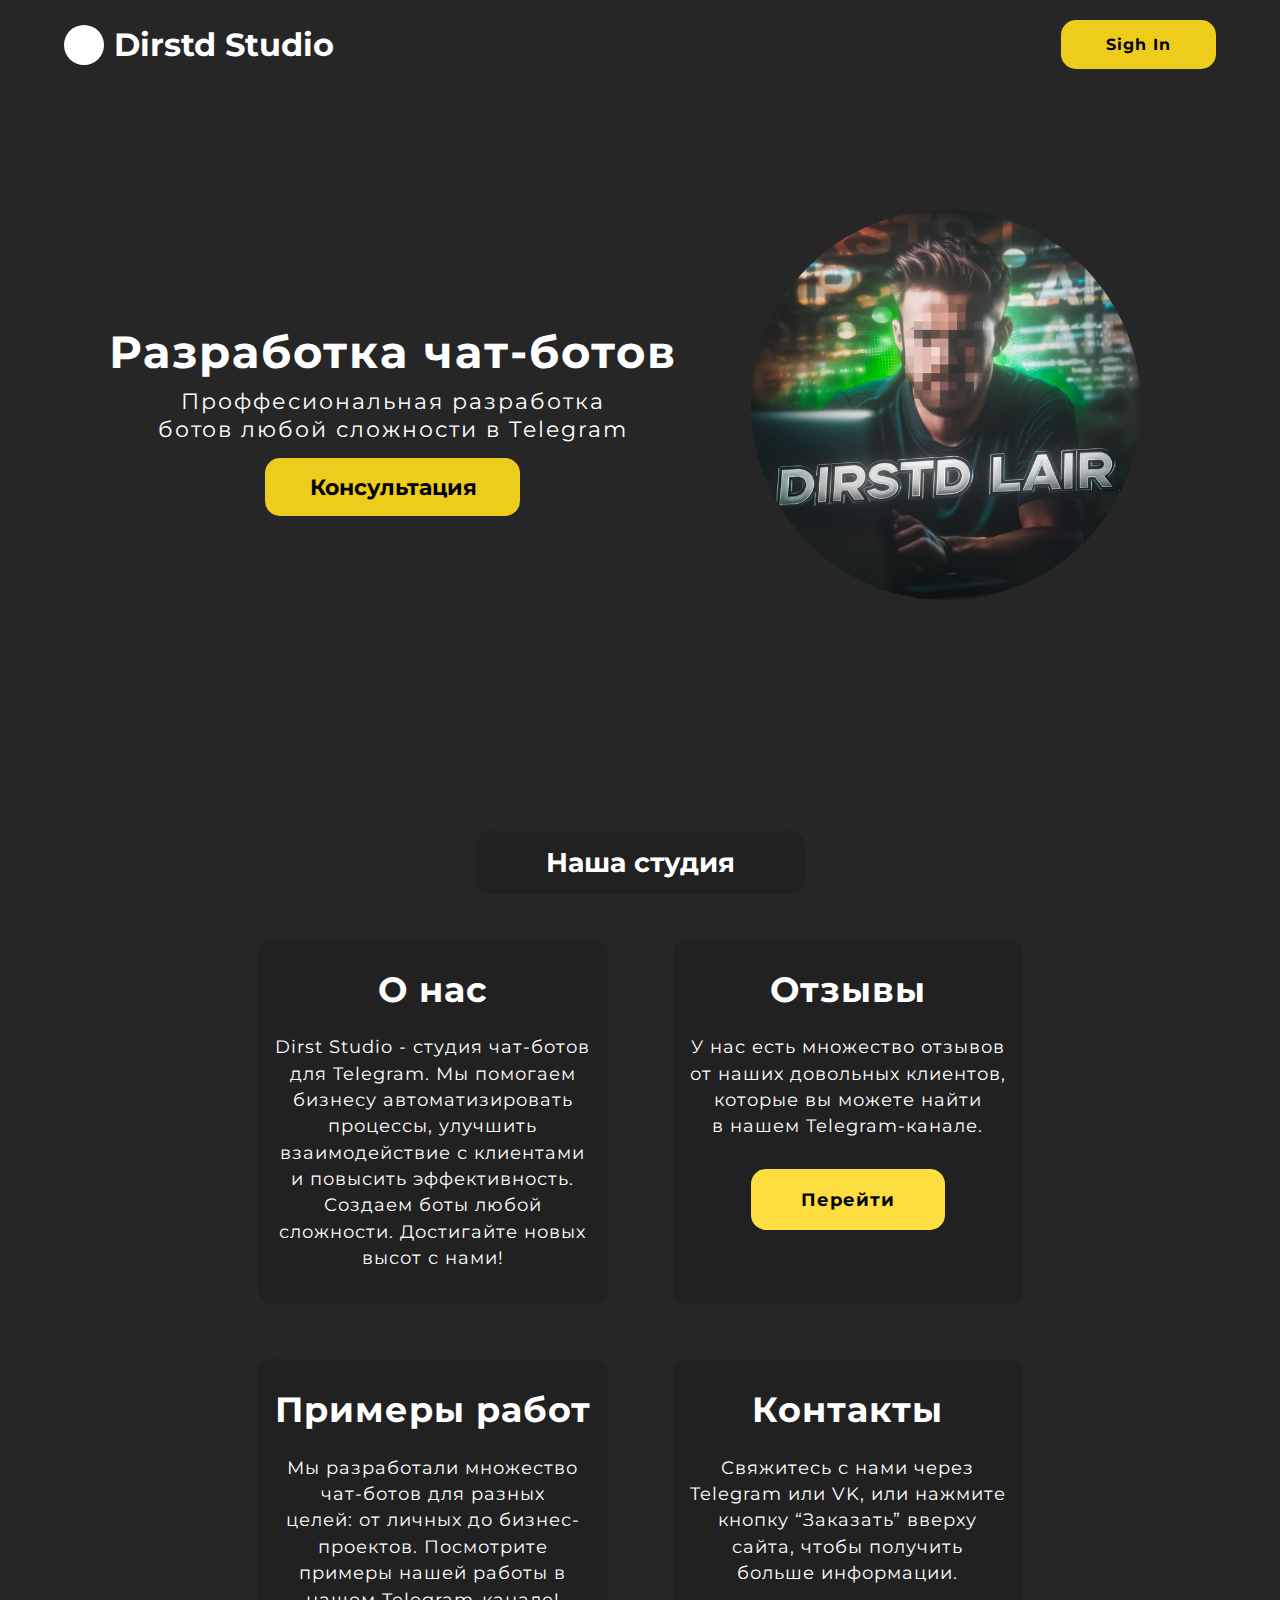
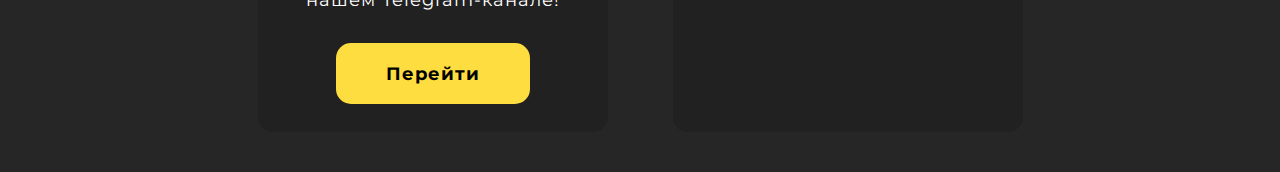
==== index.html @ c6b2dca3 "commit_1" ====
<!DOCTYPE html>
<html lang="en">
<head>
    <meta charset="UTF-8">
    <meta name="viewport" content="width=device-width, initial-scale=1.0">
    <link rel="icon" href="assets/image/photo_2024-06-23_12-46-49.jpg">
    <link rel="stylesheet" href="css/style.css">
    <link rel="stylesheet" href="css/media.css">
    <title>Dirstd Studio | Разработка чат-ботов</title>
</head>
<body>
    <header class="header-main">
            <div class="wrapper-header">
             <div class="logo">
                 <div class="circle"></div>
                 <h1>Dirstd Studio</h1>
             </div>
             <div class="containe-bht-navigation">
                <a href="/register.html">Sigh In</a>
             </div>
            </div>
         </header>
         <div class="block-res"></div>
        <div class="start-main">
         <div class="wrapper-main">
             <div class="content-block">
                <div class="card">
                 <div class="text-container">
                     <h1 class="title">Разработка чат-ботов</h1>
                     <span class="description">Проффесиональная разработка<br> ботов любой сложности в Telegram</span>
                     <div class="button-container">
                         <a href="">Консультация</a>
                     </div>
                 </div>
                 <div class="image-container">
                     <img src="assets/image/photo_2024-06-23_12-46-49.jpg" alt="">
                 </div>
                </div> 
             </div>
         </div>
    </div> 
    
   <div class="content-main">
     <div class="wrapper-main">
        <section class="about-studio-content">
            <div class="title">Наша студия</div>
            <div class="container-card-info">
               <div class="card">
                <div class="title">
                    <h1>О нас</h1>
                </div>
                <div class="description">
                    <p>Dirst Studio - студия чат-ботов для Telegram. Мы помогаем бизнесу автоматизировать процессы, улучшить взаимодействие с клиентами и повысить эффективность. Создаем боты любой сложности. Достигайте новых высот с нами!</p>
                </div>
               </div>
               <div class="card">
                <div class="title">
                    <h1>Отзывы</h1>
                </div>
                <div class="description">
                    <p>У нас есть множество отзывов от наших довольных клиентов, которые вы можете найти в нашем Telegram-канале.</p>
                </div>
                <div class="button-url-container">
                    <a href="">Перейти</a>
                </div>
               </div>
               <div class="card">
                <div class="title">
                    <h1>Примеры работ</h1>
                </div>
                <div class="description">
                    <p>Мы разработали множество чат-ботов для разных целей: от личных до бизнес-проектов. Посмотрите примеры нашей работы в нашем Telegram-канале!</p>
                </div>
                <div class="button-url-container">
                    <a href="">Перейти</a>
                </div>
               </div>
               <div class="card">
                <div class="title">
                    <h1>Контакты</h1>
                </div>
                <div class="description">
                    <p>Свяжитесь с нами через Telegram или VK, или нажмите кнопку “Заказать” вверху сайта, чтобы получить больше информации.</p>
                </div>
               </div>
            </div>
        </section>
     </div>
    </div>
</body>
</html>
---- css/style.css ----
@import url('../css/import_fonts.css');

body {
  padding: 0;
  margin: 0;

  background-color: #262626;
}

* {
  box-sizing: border-box;
}

.start {
  position: relative;
  width: 100%;
  height: 100vh;
  min-height: 100vh;
}

.header-main {
  position: fixed;
  width: 100%;
  height: auto;
  max-height: 89.28px;

  display: flex;
  justify-content: center;
  align-items: center;

  background-color: #262626;
  z-index: 999;
  
}

.wrapper-header {
  width: 90%;
  display: flex;
  justify-content: space-between;
  align-items: center;
}

.wrapper-header > .containe-bht-navigation {
  display: flex;
  justify-content: space-between;
  align-items: center;
}

.wrapper-header > .containe-bht-navigation > a {
  padding: 15px 45px 15px 45px;
  background-color: #EECC1C;
  border-radius: 15px;

  font-family: 'Montserrat';
  font-weight: bold;
  color: black;
  text-decoration: none;
  letter-spacing: 1px;
  transition: all 0.5s ease-in-out;
}

.wrapper-header > .logo {
  display: flex;
  align-items: center;
  column-gap: 10px;
  padding: 12px 0px 12px 0px;
}

.wrapper-header > .logo > .circle {
  width: 40px;
  height: 40px;
  background-color: #FFF;
  border-radius: 100%;
}

.wrapper-header > .logo > h1 {
  font-family: 'Montserrat';
  color: #FFF;
}

.start-main {
  position: relative;
  width: 100%;
  max-width: 2000px;
  min-height: calc(100vh - 89.28px);
  max-height: 1000px;

  display: flex;
  flex-grow: 1;
  justify-content: center;
  align-items: center;

  left: 50%;
  transform: translateX(-50%);
}

.wrapper-main {
  width: 90%;
  height: 90%;

  display: flex;
  flex-direction: column;
  justify-content: center;
  align-items: center;
}

.wrapper-main > .content-block {
  position: relative;
  width: 100%;
  height: 100%;

  display: flex;
  justify-content: space-evenly;
}

.wrapper-main > .content-block > .card {
  width: 100%;
  display: flex;
  flex-wrap: wrap;
  justify-content: space-evenly;
  align-items: center;
}

.wrapper-main > .content-block > .card > .text-container {
  font-size: 1.4em;
  font-family: 'Montserrat';
  text-align: center;
  color: #FFF;
}

.wrapper-main > .content-block > .card > .text-container > span,
.wrapper-main > .content-block > .card > .text-container > h1 {
  padding-bottom: 0;
  margin-bottom: 8px;
  letter-spacing: 2px;
}

.wrapper-main > .content-block > .card > .text-container > .button-container {
  width: 100%;
  height: auto;

  display: flex;
  justify-content: center;
  align-items: center;

  padding-top: 15px;
}

.wrapper-main > .content-block > .card > .text-container > .button-container > a {
  padding: 15px 45px 15px 45px;
  background-color: #EECC1C;
  border-radius: 15px;

  font-family: 'Montserrat';
  font-weight: bold;
  text-decoration: none;
  color: black;

  transition: all 0.2s ease-in-out;
}
.wrapper-header > .containe-bht-navigation > a:hover,
.wrapper-main > .content-block > .card > .text-container > .button-container > a:hover {
  background-color: #fddd3f;
}

.wrapper-main > .content-block > .card > .image-container {
  width: auto;
  height: auto;
  max-width: 450px;
  max-height: 450px;
  min-width: 100px;
  min-height: 100px;

  display: flex;
  justify-content: center;
  align-items: center;
  padding: 30px;
}

.wrapper-main > .content-block > .card > .image-container > img {
  width: 100%;
  height: 100%;
  object-fit: contain;
  border-radius: 100%;
}

.content-main {
  position: relative;
  width: 100%;
  max-width: 2000px;
  height: auto;
  padding: 20px 0px 20px 0px;

  display: flex;
  justify-content: center;
  align-items: center;

  left: 50%;
  transform: translateX(-50%);
}

.content-main > .wrapper-main > .about-studio-content {
  width: 100%;
  height: auto;

  display: flex;
  flex-direction: column;
  justify-content: center;
  align-items: center;
}

.content-main > .wrapper-main > .about-studio-content > .title {
  font-family: 'Montserrat';
  font-weight: bold;
  color: #FFF;

  padding: 15px 70px 15px 70px;
  background-color: #212121;
  border-radius: 15px;

  font-size: 1.7em;
  
}

.container-card-info {
  position: relative;
  width: auto;
  height: auto;

  display: grid;
  grid-template-columns: 1fr 1fr;
  flex-wrap: wrap;
  column-gap: 25px;
  row-gap: 15px;
  margin-top: 25px;
}

.container-card-info > .card {
  max-width: 350px;
  max-height: 500px;

  margin: 20px;
  padding: 15px;
  background-color: #212121;
  border-radius: 15px;

  display: flex;
  flex-direction: column;
  text-align: center;

  font-family: 'Montserrat';
  font-size: 1.1em;
  letter-spacing: 1px;
  line-height: 1.5;
  color: #FFF;
  transition: all 0.15s ease-in-out;
}

.container-card-info > .card:hover {
  box-shadow: 0px 0px 12px 11px rgba(0, 0, 0, 0.2);
}

.container-card-info > .card > .title > h1 {
  margin-top: 10px;
  margin-bottom: 0px;
}
.container-card-info > .card > .description {
  text-wrap: balance;
}

.container-card-info > .card > .button-url-container {
  margin-top: 30px;
  margin-bottom: 30px;
}



.container-card-info > .card > .button-url-container > a {
  padding: 20px 50px 20px 50px;
  background-color: #fddd3f;
  font-family: 'Montserrat';
  font-weight: bold;
  text-decoration: none;
  color: black;
  border: none;
  border-radius: 15px;

}
---- css/media.css ----
@media screen and (max-width: 767px) {
    .logo > h1 {
      font-size: 1.4em;
    }

    .wrapper-header > .logo > .circle {
      width: 30px;
      height: 30px;
    }

    .wrapper-main > .content-block > .card > .text-container > h1 {
      font-size: 1.9em;
    }

    .wrapper-main > .content-block > .card > .text-container > span {
      font-size: 1em;
    }

    .wrapper-main > .content-block > .card > .text-container > span > br {
      display: none;
    }

    .wrapper-main > .content-block > .card > .text-container > .button-container > a {
      font-size: 0.95em;
      padding: 15px 15px 15px 15px;
    }

    .container-card-info {
      grid-template-columns: 1fr;
    }

    .wrapper-header > .containe-bht-navigation > a {
      padding: 10px 30px 10px 30px;
    }

    .container-card-info > .card > .button-url-container > a {
      padding: 15px 40px 15px 40px;
    }

    .block-res {
      position: relative;
      height: 82px;
    }
}

@media screen and (min-width: 1024px) {
  .wrapper-main > .content-block > .card > .text-container > .button-container > a {
    width: 45%;
  }
}

@media screen and (max-width: 375px) {
  .start-main {
    height: auto;
  }

  .wrapper-header > a {
    scale: 0.8;
  }

  .logo > h1 {
    font-size: 1.2em;
  }
}
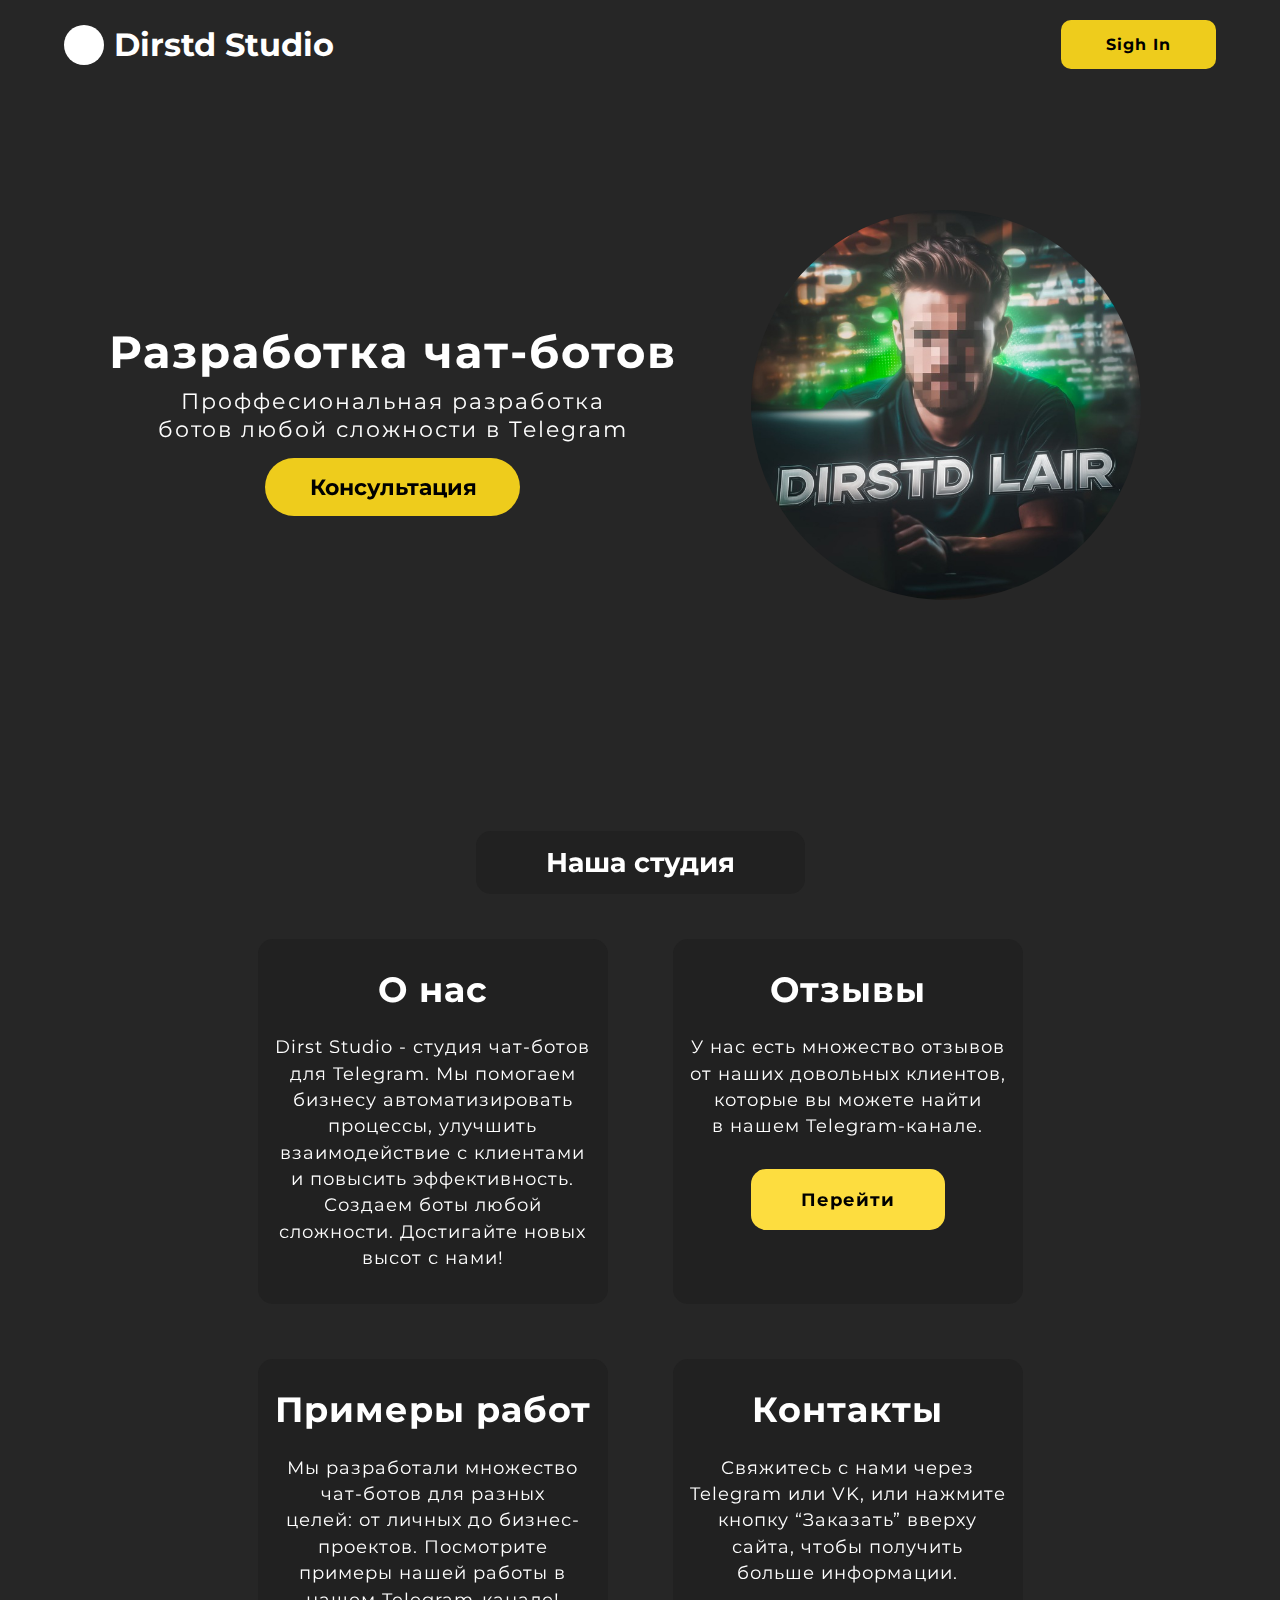
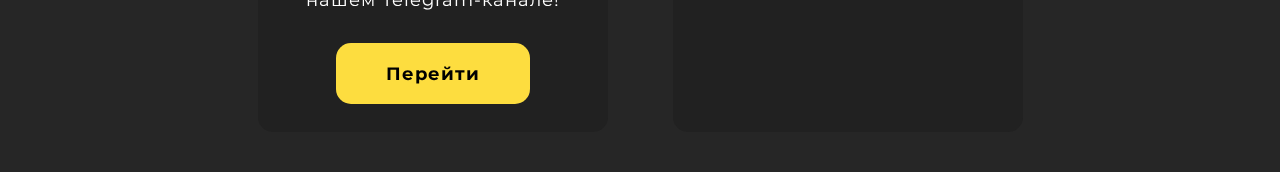
==== commit f93bc41d: "commit_3" ====
--- a/index.html
+++ b/index.html
@@ -4,8 +4,11 @@
     <meta charset="UTF-8">
     <meta name="viewport" content="width=device-width, initial-scale=1.0">
     <link rel="icon" href="assets/image/photo_2024-06-23_12-46-49.jpg">
+    <link rel="stylesheet" href="https://cdnjs.cloudflare.com/ajax/libs/animate.css/4.1.1/animate.min.css"/>
     <link rel="stylesheet" href="css/style.css">
     <link rel="stylesheet" href="css/media.css">
+    <script src="https://ajax.googleapis.com/ajax/libs/jquery/3.1.1/jquery.min.js"></script>
+    
     <title>Dirstd Studio | Разработка чат-ботов</title>
 </head>
 <body>
@@ -19,7 +22,37 @@
                 <a href="/register.html">Sigh In</a>
              </div>
             </div>
-         </header>
+    </header>
+    <div class="font-app">
+        <div class="app ">
+            <div class="exit">
+                <div class="cn-bth-close">
+                    <div></div>
+                    <div></div>
+                </div>
+            </div>
+           <div class="wrapper-app">
+            <div class="title">Заполните заявку</div>
+            <form class="container_form" action="#" method="post">
+                <div class="form_">
+                    <label for="telegram">Контактная информация</label>
+                    <input type="text" id="telegram" name="telegram" placeholder="Пример: Ваш Telegram" required>
+                </div>
+                <div class="form_">
+                    <label for="phone">Номер телефона</label>
+                    <input type="tel" id="phone" name="phone" placeholder="Ваш номер телефона" required>
+                </div>
+                <div class="form_">
+                    <button type="submit">Отправить</button>
+                </div>
+            </form>
+            <div class="pol">
+                <p>Нажимая на кнопку, вы подтверждаете, что приняли <a href='/'>пользовательское соглашение.</a></p>
+            </div>
+           </div> 
+        </div>
+    </div>
+    
          <div class="block-res"></div>
         <div class="start-main">
          <div class="wrapper-main">
@@ -29,7 +62,7 @@
                      <h1 class="title">Разработка чат-ботов</h1>
                      <span class="description">Проффесиональная разработка<br> ботов любой сложности в Telegram</span>
                      <div class="button-container">
-                         <a href="">Консультация</a>
+                         <a href="" class="cons-p">Консультация</a>
                      </div>
                  </div>
                  <div class="image-container">
@@ -87,5 +120,6 @@
         </section>
      </div>
     </div>
+    <script src="js/index.js"></script>
 </body>
 </html>--- a/css/style.css
+++ b/css/style.css
@@ -7,6 +7,10 @@
   background-color: #262626;
 }
 
+html {
+  -webkit-tap-highlight-color: transparent;
+}
+
 * {
   box-sizing: border-box;
 }
@@ -49,7 +53,7 @@
 .wrapper-header > .containe-bht-navigation > a {
   padding: 15px 45px 15px 45px;
   background-color: #EECC1C;
-  border-radius: 15px;
+  border-radius: 10px;
 
   font-family: 'Montserrat';
   font-weight: bold;
@@ -149,7 +153,7 @@
 .wrapper-main > .content-block > .card > .text-container > .button-container > a {
   padding: 15px 45px 15px 45px;
   background-color: #EECC1C;
-  border-radius: 15px;
+  border-radius: 50px;
 
   font-family: 'Montserrat';
   font-weight: bold;
@@ -285,4 +289,179 @@
   border: none;
   border-radius: 15px;
 
+}
+
+.font-app {
+  position: fixed;
+  width: 100%;
+  height: 100%;
+  display: flex;
+  justify-content: center;
+  align-items: center;
+  cursor: pointer;
+}
+
+.app {
+  position: fixed;
+  max-width: 400px;
+  width: 90%;
+  height: 100%;
+  max-height: 500px;
+  background-color: #212020;
+  border-radius: 10px;
+  display: none; /* Скрываем изначально */
+  flex-direction: column;
+  justify-content: space-evenly;
+  align-items: center;
+}
+
+.font-app.active {
+  z-index: 1;
+  
+}
+
+.font-app.noactive {
+  z-index: 0;
+}
+
+.app.active {
+  display: flex; 
+  z-index: 999;
+}
+
+.app.noactive {
+  display: none; 
+  z-index: 0;
+}
+
+
+.wrapper-app {
+  position: relative;
+  width: 90%;
+  height: 85%;
+
+  display: flex;
+  flex-direction: column;
+  justify-content: space-evenly;
+  align-items: center;
+}
+
+.app > .exit {
+  position: relative;
+  width: 90%;
+  height: 25px;
+
+  display: flex;
+  justify-content: right;
+  align-items: center;
+  margin-top: 5px;
+}
+
+.app > .exit > .cn-bth-close {
+  height: 100%;
+  width: 25px;
+  display: flex;
+  justify-content: center;
+  align-items: center;
+  cursor: pointer;
+}
+
+.app > .exit > .cn-bth-close > div {
+  position: absolute;
+  width: 25px;
+  height: 2px;
+  background-color: rgb(255, 255, 255);
+
+}
+
+.app > .exit > .cn-bth-close > div:nth-child(1) {
+  rotate: 45deg;
+}
+
+.app > .exit > .cn-bth-close > div:nth-child(2) {
+  rotate: -45deg;
+}
+
+.app > .wrapper-app > .title {
+  font-family: 'Montserrat';
+  font-size: 1.5em;
+  font-weight: bold;
+  color: #FFF;
+  margin-bottom: 20px;
+}
+
+.app > .wrapper-app > .container_form {
+  width: 100%;
+  height: auto;
+
+  display: flex;
+  flex-direction: column;
+  justify-content: start;
+  align-items: center;
+  row-gap: 20px;
+}
+
+.app > .wrapper-app > .container_form > .form_ {
+  position: relative;
+  width: 100%;
+  display: flex;
+  flex-direction: column;
+  justify-content: left;
+  align-items: center;
+  row-gap: 3px;
+}
+
+.app > .wrapper-app > .container_form > .form_ > label {
+  width: 85%;
+  font-family: 'Montserrat';
+  color: #FFF;
+  text-align: left;
+}
+
+.app > .wrapper-app > .container_form > .form_ > input {
+  width: 85%;
+  min-height: 60px;
+  border: none;
+  background-color: #353535;
+  border-radius: 5px;
+
+  font-family: 'Montserrat';
+  font-weight: bold;
+  font-size: 0.9em;
+  letter-spacing: 1px;
+  padding-left: 5px;
+  color: #FFF;
+}
+
+.app > .wrapper-app > .container_form > .form_ > input:focus {
+  outline: none;
+}
+
+.app > .wrapper-app > .container_form > .form_ > button {
+  padding: 12px 70px 12px 70px;
+  border-radius: 5px;
+  border: none;
+  font-family: 'Montserrat';
+  font-weight: bold;
+  font-size: 1em;
+  letter-spacing: 1px;
+  background-color: #EECC1C;
+  margin: 20px 20px 0px 20px;
+
+}
+
+.app > .wrapper-app > .pol > p {
+  margin: 0;
+  font-family: 'Montserrat';
+  font-weight: 480;
+  font-size: 0.85em;
+  line-height: 1.5;
+  color: #686868;
+  text-align: center;
+}
+
+.app > .wrapper-app > .pol > p > a {
+  text-decoration: none;
+  font-weight: bold;
+  color: #686868;
 }--- a/css/media.css
+++ b/css/media.css
@@ -1,11 +1,11 @@
 @media screen and (max-width: 767px) {
     .logo > h1 {
-      font-size: 1.4em;
+      font-size: 1.3em;
     }
 
     .wrapper-header > .logo > .circle {
-      width: 30px;
-      height: 30px;
+      width: 25px;
+      height: 25px;
     }
 
     .wrapper-main > .content-block > .card > .text-container > h1 {
@@ -21,8 +21,8 @@
     }
 
     .wrapper-main > .content-block > .card > .text-container > .button-container > a {
-      font-size: 0.95em;
-      padding: 15px 15px 15px 15px;
+      font-size: 0.85em;
+      padding: 12px 25px 12px 25px;
     }
 
     .container-card-info {
@@ -30,7 +30,7 @@
     }
 
     .wrapper-header > .containe-bht-navigation > a {
-      padding: 10px 30px 10px 30px;
+      padding: 10px 20px 10px 20px;
     }
 
     .container-card-info > .card > .button-url-container > a {
